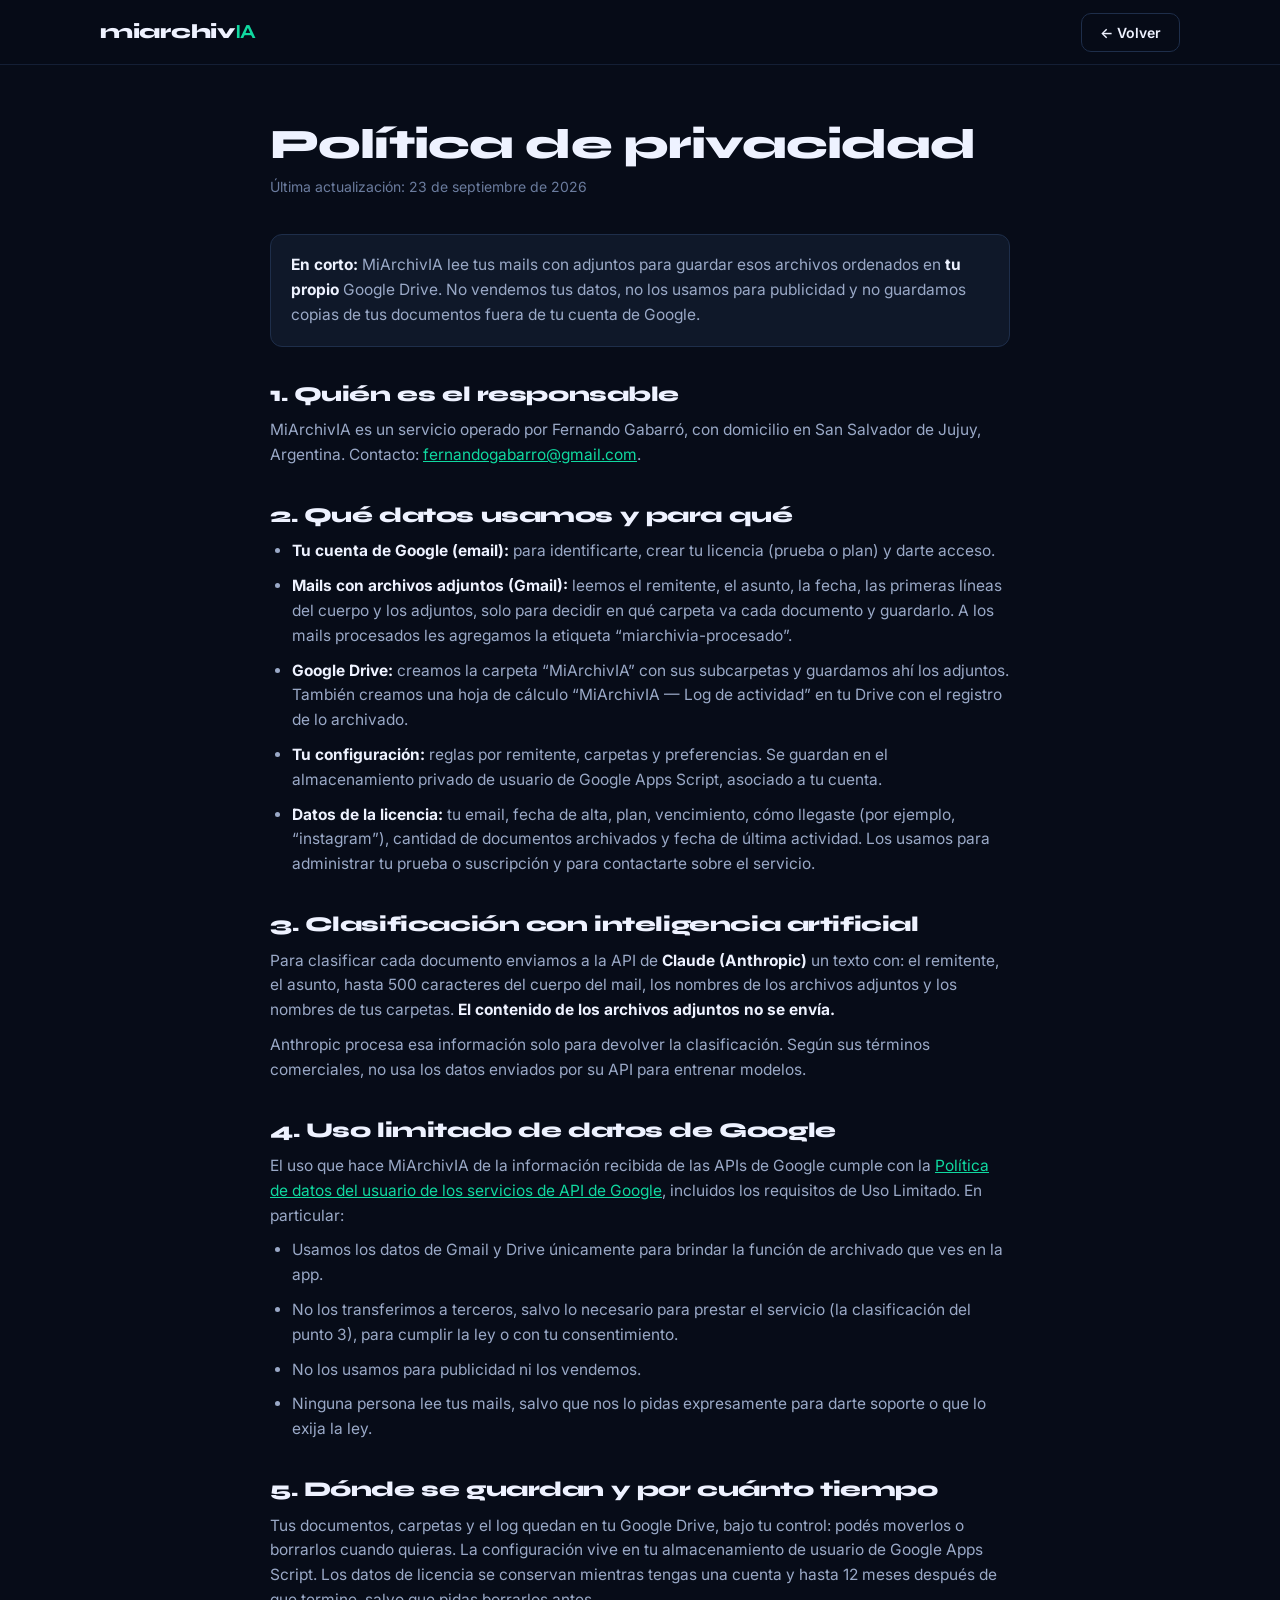
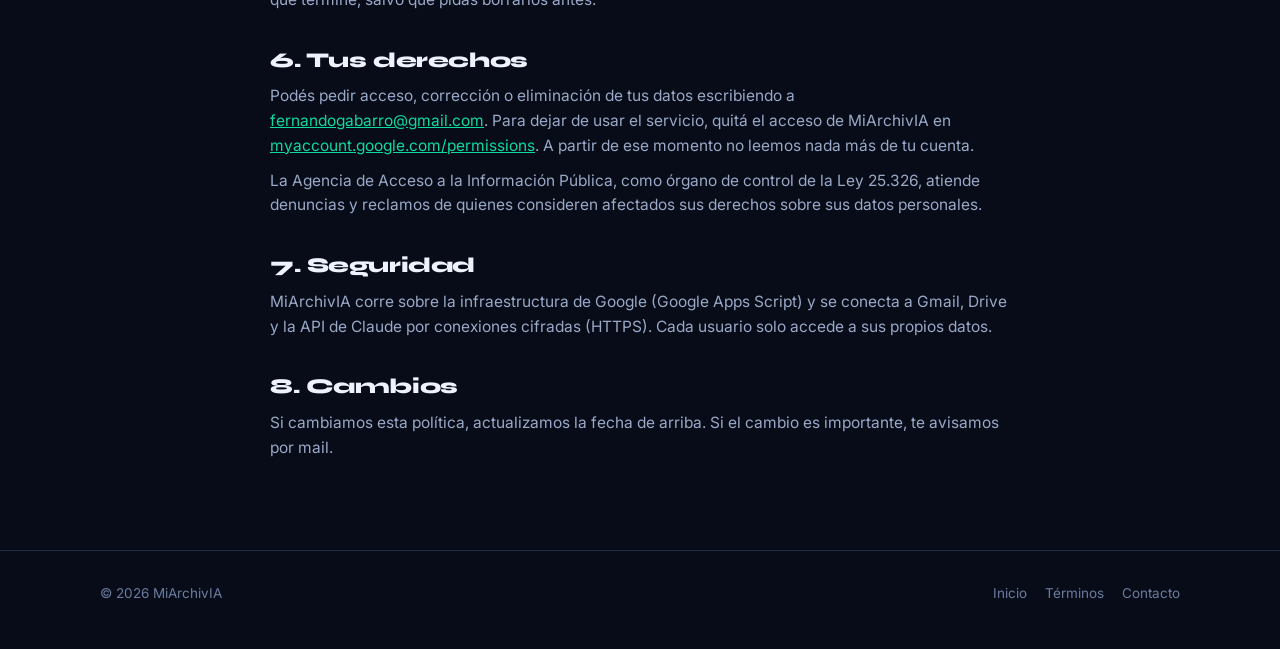
==== privacidad.html @ e5a05169 "Landing v1" ====
<!DOCTYPE html>
<html lang="es">
<head>
<meta charset="UTF-8">
<meta name="viewport" content="width=device-width, initial-scale=1">
<title>Política de privacidad — MiArchivIA</title>
<meta name="theme-color" content="#070C18">
<link rel="preconnect" href="https://fonts.googleapis.com">
<link rel="preconnect" href="https://fonts.gstatic.com" crossorigin>
<link href="https://fonts.googleapis.com/css2?family=Syne:wght@700;800&family=Inter:wght@400;500;600&display=swap" rel="stylesheet">
<link rel="stylesheet" href="styles.css">
</head>
<body>
<header class="hdr"><div class="wrap">
  <a class="logo" href="index.html"><span class="logo-text">miarchiv<b>IA</b></span></a>
  <nav class="hdr-nav"><a class="btn btn-ghost" href="index.html">← Volver</a></nav>
</div></header>

<main class="legal"><div class="wrap">
  <h1>Política de privacidad</h1>
  <div class="upd">Última actualización: 23 de septiembre de 2026</div>

  <div class="box"><p style="margin:0"><strong>En corto:</strong> MiArchivIA lee tus mails con adjuntos para guardar esos archivos ordenados en <strong>tu propio</strong> Google Drive. No vendemos tus datos, no los usamos para publicidad y no guardamos copias de tus documentos fuera de tu cuenta de Google.</p></div>

  <h2>1. Quién es el responsable</h2>
  <p>MiArchivIA es un servicio operado por Fernando Gabarró, con domicilio en San Salvador de Jujuy, Argentina. Contacto: <a href="mailto:fernandogabarro@gmail.com">fernandogabarro@gmail.com</a>.</p>

  <h2>2. Qué datos usamos y para qué</h2>
  <ul>
    <li><strong>Tu cuenta de Google (email):</strong> para identificarte, crear tu licencia (prueba o plan) y darte acceso.</li>
    <li><strong>Mails con archivos adjuntos (Gmail):</strong> leemos el remitente, el asunto, la fecha, las primeras líneas del cuerpo y los adjuntos, solo para decidir en qué carpeta va cada documento y guardarlo. A los mails procesados les agregamos la etiqueta “miarchivia-procesado”.</li>
    <li><strong>Google Drive:</strong> creamos la carpeta “MiArchivIA” con sus subcarpetas y guardamos ahí los adjuntos. También creamos una hoja de cálculo “MiArchivIA — Log de actividad” en tu Drive con el registro de lo archivado.</li>
    <li><strong>Tu configuración:</strong> reglas por remitente, carpetas y preferencias. Se guardan en el almacenamiento privado de usuario de Google Apps Script, asociado a tu cuenta.</li>
    <li><strong>Datos de la licencia:</strong> tu email, fecha de alta, plan, vencimiento, cómo llegaste (por ejemplo, “instagram”), cantidad de documentos archivados y fecha de última actividad. Los usamos para administrar tu prueba o suscripción y para contactarte sobre el servicio.</li>
  </ul>

  <h2>3. Clasificación con inteligencia artificial</h2>
  <p>Para clasificar cada documento enviamos a la API de <strong>Claude (Anthropic)</strong> un texto con: el remitente, el asunto, hasta 500 caracteres del cuerpo del mail, los nombres de los archivos adjuntos y los nombres de tus carpetas. <strong>El contenido de los archivos adjuntos no se envía.</strong></p>
  <p>Anthropic procesa esa información solo para devolver la clasificación. Según sus términos comerciales, no usa los datos enviados por su API para entrenar modelos.</p>

  <h2>4. Uso limitado de datos de Google</h2>
  <p>El uso que hace MiArchivIA de la información recibida de las APIs de Google cumple con la <a href="https://developers.google.com/terms/api-services-user-data-policy" target="_blank" rel="noopener">Política de datos del usuario de los servicios de API de Google</a>, incluidos los requisitos de Uso Limitado. En particular:</p>
  <ul>
    <li>Usamos los datos de Gmail y Drive únicamente para brindar la función de archivado que ves en la app.</li>
    <li>No los transferimos a terceros, salvo lo necesario para prestar el servicio (la clasificación del punto 3), para cumplir la ley o con tu consentimiento.</li>
    <li>No los usamos para publicidad ni los vendemos.</li>
    <li>Ninguna persona lee tus mails, salvo que nos lo pidas expresamente para darte soporte o que lo exija la ley.</li>
  </ul>

  <h2>5. Dónde se guardan y por cuánto tiempo</h2>
  <p>Tus documentos, carpetas y el log quedan en tu Google Drive, bajo tu control: podés moverlos o borrarlos cuando quieras. La configuración vive en tu almacenamiento de usuario de Google Apps Script. Los datos de licencia se conservan mientras tengas una cuenta y hasta 12 meses después de que termine, salvo que pidas borrarlos antes.</p>

  <h2>6. Tus derechos</h2>
  <p>Podés pedir acceso, corrección o eliminación de tus datos escribiendo a <a href="mailto:fernandogabarro@gmail.com">fernandogabarro@gmail.com</a>. Para dejar de usar el servicio, quitá el acceso de MiArchivIA en <a href="https://myaccount.google.com/permissions" target="_blank" rel="noopener">myaccount.google.com/permissions</a>. A partir de ese momento no leemos nada más de tu cuenta.</p>
  <p>La Agencia de Acceso a la Información Pública, como órgano de control de la Ley 25.326, atiende denuncias y reclamos de quienes consideren afectados sus derechos sobre sus datos personales.</p>

  <h2>7. Seguridad</h2>
  <p>MiArchivIA corre sobre la infraestructura de Google (Google Apps Script) y se conecta a Gmail, Drive y la API de Claude por conexiones cifradas (HTTPS). Cada usuario solo accede a sus propios datos.</p>

  <h2>8. Cambios</h2>
  <p>Si cambiamos esta política, actualizamos la fecha de arriba. Si el cambio es importante, te avisamos por mail.</p>
</div></main>

<footer><div class="wrap">
  <div>© 2026 MiArchivIA</div>
  <nav><a href="index.html">Inicio</a><a href="terminos.html">Términos</a><a href="mailto:fernandogabarro@gmail.com">Contacto</a></nav>
</div></footer>
</body>
</html>
---- styles.css ----
/* MiArchivIA — landing */
:root {
  --bg: #070C18;
  --surface: #0F1829;
  --surface-2: #162038;
  --accent: #10D9A0;
  --accent-dim: rgba(16,217,160,.10);
  --text: #EEF2FF;
  --text-2: #9AA9C7;
  --text-3: #6B7C9E;
  --border: #1E2E4A;
  --yellow: #F59E0B;
  --max: 1120px;
}
* { box-sizing: border-box; margin: 0; padding: 0; }
html { scroll-behavior: smooth; }
body {
  background: var(--bg); color: var(--text);
  font-family: 'Inter', system-ui, sans-serif; font-size: 16px; line-height: 1.6;
  -webkit-font-smoothing: antialiased; overflow-x: hidden;
}
a { color: inherit; }
img { max-width: 100%; display: block; }
.wrap { max-width: var(--max); margin: 0 auto; padding: 0 20px; }
h1, h2, h3 { font-family: 'Syne', sans-serif; font-weight: 800; letter-spacing: -.02em; line-height: 1.12; }
em { font-style: normal; color: var(--accent); }

/* Header */
.hdr { position: sticky; top: 0; z-index: 20; background: rgba(7,12,24,.82); backdrop-filter: blur(12px);
       border-bottom: 1px solid rgba(30,46,74,.6); }
.hdr .wrap { display: flex; align-items: center; justify-content: space-between; height: 64px; gap: 12px; }
.logo { display: flex; align-items: center; gap: 10px; text-decoration: none; }
.logo-text { font-family: 'Syne', sans-serif; font-weight: 800; font-size: 20px; letter-spacing: -.3px; }
.logo-text b { color: var(--accent); }
.hdr-nav { display: flex; align-items: center; gap: 8px; }
.btn {
  display: inline-flex; align-items: center; justify-content: center; gap: 8px;
  padding: 10px 18px; border-radius: 10px; font: 600 14px 'Inter', sans-serif;
  text-decoration: none; cursor: pointer; border: 1px solid transparent; white-space: nowrap;
  transition: transform .12s, background .2s, border-color .2s;
}
.btn:active { transform: scale(.98); }
.btn-accent { background: var(--accent); color: #062018; }
.btn-accent:hover { background: #2BE6B1; }
.btn-ghost { border-color: var(--border); color: var(--text); background: transparent; }
.btn-ghost:hover { border-color: var(--accent); color: var(--accent); }
.btn-lg { padding: 15px 26px; font-size: 16px; border-radius: 12px; }

/* Hero */
.hero { position: relative; padding: 72px 0 80px; overflow: hidden; }
.hero::before {
  content: ''; position: absolute; inset: -20% -10% auto auto; width: 720px; height: 720px;
  background: radial-gradient(circle, rgba(16,217,160,.13), transparent 62%); pointer-events: none;
}
.hero .wrap { display: grid; grid-template-columns: 1.05fr 1fr; gap: 56px; align-items: center; position: relative; }
.eyebrow { display: inline-flex; align-items: center; gap: 8px; font-size: 13px; font-weight: 600; color: var(--accent);
           background: var(--accent-dim); border: 1px solid rgba(16,217,160,.25); padding: 6px 12px; border-radius: 30px; margin-bottom: 22px; }
.hero h1 { font-size: clamp(38px, 5.6vw, 64px); margin-bottom: 20px; }
.hero p.lead { font-size: 18px; color: var(--text-2); max-width: 520px; margin-bottom: 30px; }
.hero-ctas { display: flex; gap: 12px; flex-wrap: wrap; margin-bottom: 18px; }
.hero-fine { font-size: 13px; color: var(--text-3); }

.hero-visual { position: relative; }
.photo {
  border-radius: 20px; overflow: hidden; aspect-ratio: 4/3.2; border: 1px solid var(--border);
  background:
    radial-gradient(circle at 30% 20%, rgba(16,217,160,.18), transparent 55%),
    linear-gradient(160deg, #13203A, #0A1222);
}
.photo img { width: 100%; height: 100%; object-fit: cover; filter: saturate(.9) brightness(.8); }
.flow-card {
  position: absolute; background: rgba(15,24,41,.94); border: 1px solid var(--border); border-radius: 14px;
  padding: 14px 16px; box-shadow: 0 18px 40px rgba(0,0,0,.45); backdrop-filter: blur(6px);
}
.fc-mail { top: 8%; left: -6%; width: 64%; }
.fc-tree { bottom: -6%; right: -4%; width: 62%; }
.fc-label { font-size: 10.5px; font-weight: 600; letter-spacing: .08em; text-transform: uppercase; color: var(--text-3); margin-bottom: 8px; }
.fc-row { display: flex; align-items: center; gap: 10px; font-size: 13px; }
.fc-row + .fc-row { margin-top: 8px; }
.fc-ico { width: 30px; height: 30px; border-radius: 8px; display: grid; place-items: center; flex-shrink: 0; font-size: 14px; }
.fc-pdf { background: rgba(239,68,68,.14); color: #F87171; font-weight: 700; font-size: 10px; }
.fc-sub { font-size: 11.5px; color: var(--text-3); }
.tree { font-size: 13px; line-height: 1.9; font-family: ui-monospace, 'SF Mono', monospace; color: var(--text-2); }
.tree b { color: var(--text); font-weight: 600; }
.tree .new { color: var(--accent); }
.ai-pill { position: absolute; top: 47%; left: 44%; background: var(--accent); color: #062018; font: 800 12px 'Syne', sans-serif;
           padding: 7px 12px; border-radius: 30px; box-shadow: 0 0 0 6px rgba(16,217,160,.15); }

/* Secciones */
section { padding: 88px 0; }
.sec-alt { background: linear-gradient(180deg, rgba(15,24,41,.55), rgba(15,24,41,0)); border-top: 1px solid rgba(30,46,74,.5); }
.sec-head { max-width: 640px; margin-bottom: 44px; }
.sec-kicker { font-size: 13px; font-weight: 600; color: var(--accent); letter-spacing: .08em; text-transform: uppercase; margin-bottom: 12px; }
.sec-head h2 { font-size: clamp(28px, 3.6vw, 40px); margin-bottom: 14px; }
.sec-head p { color: var(--text-2); font-size: 17px; }

.grid-3 { display: grid; grid-template-columns: repeat(3, 1fr); gap: 18px; }
.card { background: var(--surface); border: 1px solid var(--border); border-radius: 16px; padding: 26px; }
.card h3 { font-size: 19px; margin: 14px 0 8px; }
.card p { color: var(--text-2); font-size: 15px; }
.card-ico { width: 44px; height: 44px; border-radius: 12px; background: var(--accent-dim); display: grid; place-items: center; }

.steps { counter-reset: s; }
.step { position: relative; padding-top: 58px; }
.step::before {
  counter-increment: s; content: counter(s); position: absolute; top: 22px; left: 26px;
  font: 800 13px 'Syne', sans-serif; color: #062018; background: var(--accent);
  width: 28px; height: 28px; border-radius: 50%; display: grid; place-items: center;
}

/* Prueba */
.trial { display: grid; grid-template-columns: 1.1fr .9fr; gap: 28px; align-items: center;
         background: var(--surface); border: 1px solid var(--border); border-radius: 22px; padding: 44px; position: relative; overflow: hidden; }
.trial::after { content: ''; position: absolute; right: -120px; bottom: -160px; width: 420px; height: 420px;
                background: radial-gradient(circle, rgba(16,217,160,.14), transparent 65%); }
.trial h2 { font-size: clamp(26px, 3.2vw, 36px); margin-bottom: 12px; }
.trial p { color: var(--text-2); }
.checks { list-style: none; position: relative; z-index: 1; }
.checks li { padding: 11px 0 11px 32px; position: relative; border-bottom: 1px solid var(--border); font-size: 15px; }
.checks li:last-child { border-bottom: none; }
.checks li::before { content: '✓'; position: absolute; left: 4px; color: var(--accent); font-weight: 800; }

/* Guía Google */
.guide { display: grid; grid-template-columns: repeat(3, 1fr); gap: 18px; }
.gshot { background: #FFFFFF; color: #202124; border-radius: 12px; padding: 18px; min-height: 168px;
         font-family: Roboto, Arial, sans-serif; font-size: 13px; box-shadow: 0 10px 30px rgba(0,0,0,.35); position: relative; }
.gshot .gtitle { font-size: 16px; font-weight: 500; margin: 6px 0 8px; display: flex; gap: 8px; align-items: center; }
.gshot .gwarn { width: 22px; height: 22px; border-radius: 50%; background: #FCE8E6; color: #C5221F; display: grid; place-items: center; font-weight: 700; font-size: 13px; flex-shrink: 0; }
.gshot p { color: #5F6368; font-size: 12.5px; line-height: 1.5; }
.gshot .glink { color: #1A73E8; font-weight: 500; }
.gshot .gbtn { display: inline-block; background: #1A73E8; color: #fff; border-radius: 4px; padding: 6px 14px; font-size: 12.5px; font-weight: 500; }
.gshot .gbtn-o { display: inline-block; border: 1px solid #DADCE0; color: #1A73E8; border-radius: 4px; padding: 6px 14px; font-size: 12.5px; font-weight: 500; }
.gshot .hl { outline: 3px solid var(--accent); outline-offset: 3px; border-radius: 4px; }
.gshot .grow { display: flex; justify-content: space-between; align-items: center; margin-top: 14px; gap: 8px; }
.gcap { margin-top: 14px; }
.gcap b { font-family: 'Syne', sans-serif; font-size: 16px; display: block; margin-bottom: 4px; }
.gcap span { color: var(--text-2); font-size: 14.5px; }
.why { margin-top: 28px; padding: 18px 20px; border-radius: 12px; border: 1px dashed var(--border); color: var(--text-2); font-size: 14.5px; }
.why b { color: var(--text); }

/* FAQ */
.faq { max-width: 760px; }
details { border-bottom: 1px solid var(--border); padding: 18px 0; }
summary { cursor: pointer; font-weight: 600; font-size: 16px; list-style: none; display: flex; justify-content: space-between; gap: 16px; }
summary::-webkit-details-marker { display: none; }
summary::after { content: '+'; color: var(--accent); font-size: 20px; line-height: 1; }
details[open] summary::after { content: '–'; }
details p { color: var(--text-2); margin-top: 10px; font-size: 15px; }

/* CTA final + footer */
.final { text-align: center; }
.final h2 { font-size: clamp(30px, 4vw, 46px); margin-bottom: 14px; }
.final p { color: var(--text-2); margin-bottom: 28px; }
footer { border-top: 1px solid var(--border); padding: 32px 0 44px; color: var(--text-3); font-size: 13.5px; }
footer .wrap { display: flex; justify-content: space-between; gap: 20px; flex-wrap: wrap; align-items: center; }
footer nav { display: flex; gap: 18px; flex-wrap: wrap; }
footer a { text-decoration: none; }
footer a:hover { color: var(--accent); }

/* Legales */
.legal { padding: 56px 0 80px; }
.legal .wrap { max-width: 780px; }
.legal h1 { font-size: clamp(30px, 4vw, 42px); margin-bottom: 8px; }
.legal .upd { color: var(--text-3); font-size: 14px; margin-bottom: 36px; }
.legal h2 { font-size: 21px; margin: 36px 0 12px; }
.legal p, .legal li { color: var(--text-2); font-size: 15.5px; margin-bottom: 10px; }
.legal ul { padding-left: 22px; margin-bottom: 12px; }
.legal strong { color: var(--text); }
.legal a { color: var(--accent); }
.legal .box { background: var(--surface); border: 1px solid var(--border); border-radius: 12px; padding: 18px 20px; margin: 18px 0; }

/* Responsive */
@media (max-width: 900px) {
  .hero { padding: 44px 0 72px; }
  .hero .wrap { grid-template-columns: 1fr; gap: 56px; }
  .fc-mail { left: 4%; width: 78%; }
  .fc-tree { right: 3%; width: 74%; }
  .grid-3, .guide { grid-template-columns: 1fr; }
  .trial { grid-template-columns: 1fr; padding: 28px 22px; }
  section { padding: 64px 0; }
}
@media (max-width: 520px) {
  .wrap { padding: 0 16px; }
  .hdr-nav .btn { padding: 8px 12px; font-size: 13px; }
  .hdr-nav .hide-sm { display: none; }
  .hero-ctas .btn { width: 100%; }
  .photo { aspect-ratio: 1 / 1.08; }
  .fc-mail { top: 5%; }
  .fc-tree { bottom: -4%; }
  .ai-pill { top: 45%; left: 12%; }
}
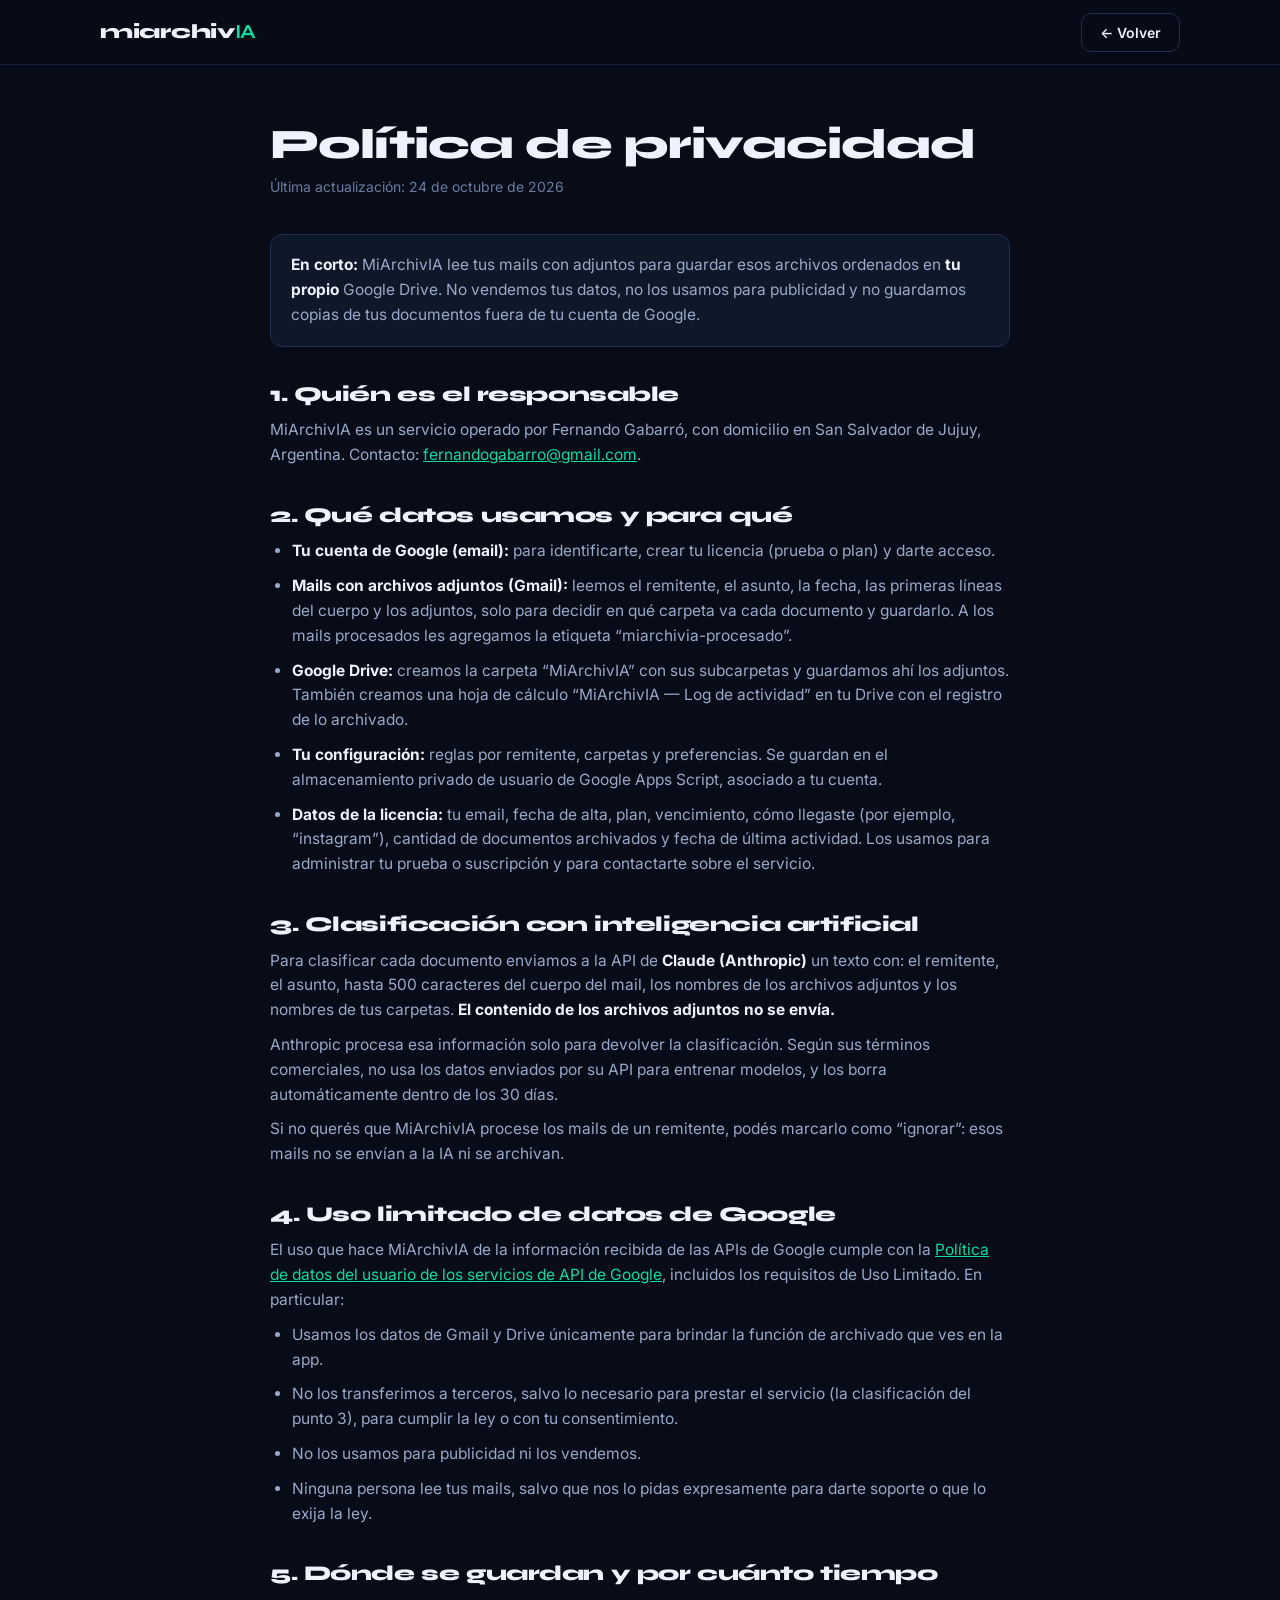
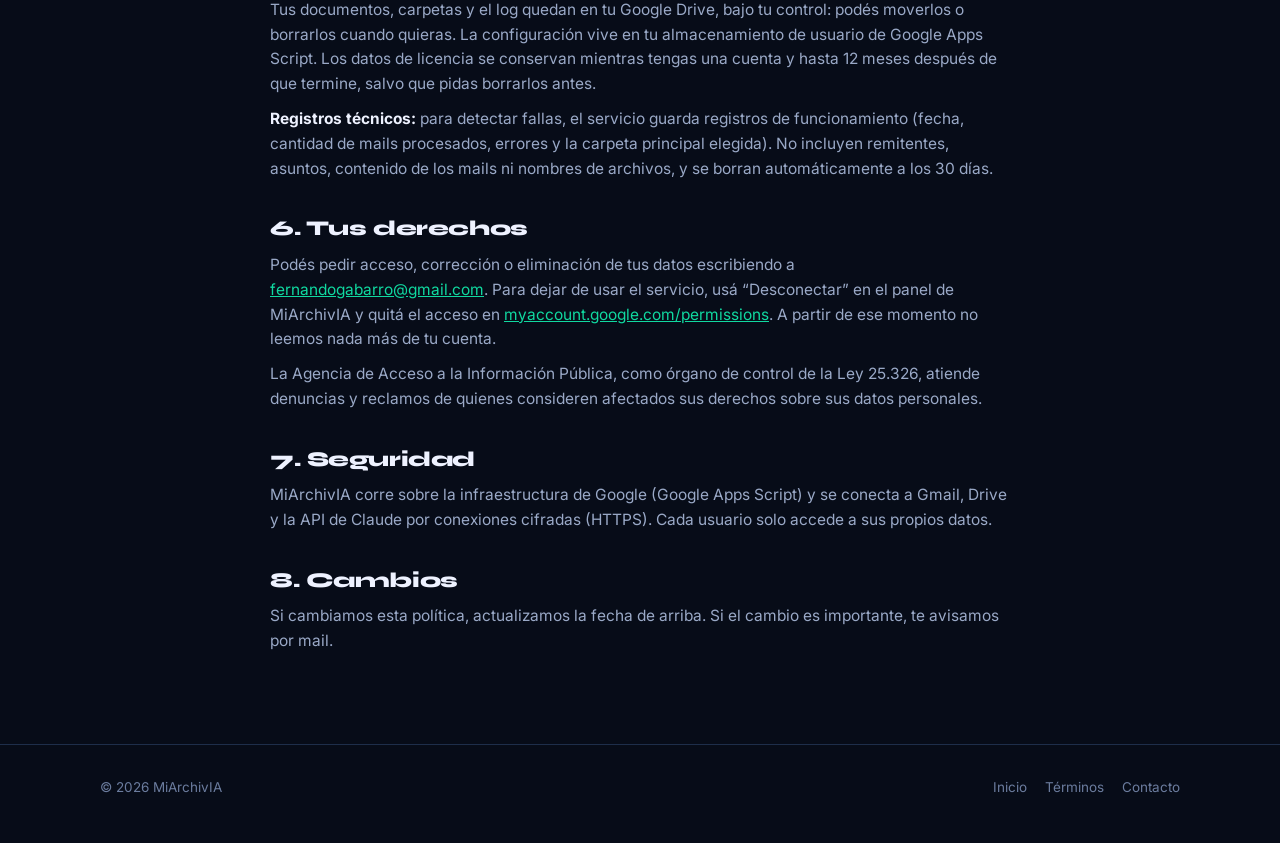
==== commit f152abf1: "Update privacidad.htmlPrivacidad v6.9: Anthropic 30 días, ignorar remitentes, registros técnicos" ====
--- a/privacidad.html
+++ b/privacidad.html
@@ -18,7 +18,7 @@
 
 <main class="legal"><div class="wrap">
   <h1>Política de privacidad</h1>
-  <div class="upd">Última actualización: 23 de septiembre de 2026</div>
+  <div class="upd">Última actualización: 24 de octubre de 2026</div>
 
   <div class="box"><p style="margin:0"><strong>En corto:</strong> MiArchivIA lee tus mails con adjuntos para guardar esos archivos ordenados en <strong>tu propio</strong> Google Drive. No vendemos tus datos, no los usamos para publicidad y no guardamos copias de tus documentos fuera de tu cuenta de Google.</p></div>
 
@@ -36,7 +36,8 @@
 
   <h2>3. Clasificación con inteligencia artificial</h2>
   <p>Para clasificar cada documento enviamos a la API de <strong>Claude (Anthropic)</strong> un texto con: el remitente, el asunto, hasta 500 caracteres del cuerpo del mail, los nombres de los archivos adjuntos y los nombres de tus carpetas. <strong>El contenido de los archivos adjuntos no se envía.</strong></p>
-  <p>Anthropic procesa esa información solo para devolver la clasificación. Según sus términos comerciales, no usa los datos enviados por su API para entrenar modelos.</p>
+  <p>Anthropic procesa esa información solo para devolver la clasificación. Según sus términos comerciales, no usa los datos enviados por su API para entrenar modelos, y los borra automáticamente dentro de los 30 días.</p>
+  <p>Si no querés que MiArchivIA procese los mails de un remitente, podés marcarlo como “ignorar”: esos mails no se envían a la IA ni se archivan.</p>
 
   <h2>4. Uso limitado de datos de Google</h2>
   <p>El uso que hace MiArchivIA de la información recibida de las APIs de Google cumple con la <a href="https://developers.google.com/terms/api-services-user-data-policy" target="_blank" rel="noopener">Política de datos del usuario de los servicios de API de Google</a>, incluidos los requisitos de Uso Limitado. En particular:</p>
@@ -49,9 +50,10 @@
 
   <h2>5. Dónde se guardan y por cuánto tiempo</h2>
   <p>Tus documentos, carpetas y el log quedan en tu Google Drive, bajo tu control: podés moverlos o borrarlos cuando quieras. La configuración vive en tu almacenamiento de usuario de Google Apps Script. Los datos de licencia se conservan mientras tengas una cuenta y hasta 12 meses después de que termine, salvo que pidas borrarlos antes.</p>
+  <p><strong>Registros técnicos:</strong> para detectar fallas, el servicio guarda registros de funcionamiento (fecha, cantidad de mails procesados, errores y la carpeta principal elegida). No incluyen remitentes, asuntos, contenido de los mails ni nombres de archivos, y se borran automáticamente a los 30 días.</p>
 
   <h2>6. Tus derechos</h2>
-  <p>Podés pedir acceso, corrección o eliminación de tus datos escribiendo a <a href="mailto:fernandogabarro@gmail.com">fernandogabarro@gmail.com</a>. Para dejar de usar el servicio, quitá el acceso de MiArchivIA en <a href="https://myaccount.google.com/permissions" target="_blank" rel="noopener">myaccount.google.com/permissions</a>. A partir de ese momento no leemos nada más de tu cuenta.</p>
+  <p>Podés pedir acceso, corrección o eliminación de tus datos escribiendo a <a href="mailto:fernandogabarro@gmail.com">fernandogabarro@gmail.com</a>. Para dejar de usar el servicio, usá “Desconectar” en el panel de MiArchivIA y quitá el acceso en <a href="https://myaccount.google.com/permissions" target="_blank" rel="noopener">myaccount.google.com/permissions</a>. A partir de ese momento no leemos nada más de tu cuenta.</p>
   <p>La Agencia de Acceso a la Información Pública, como órgano de control de la Ley 25.326, atiende denuncias y reclamos de quienes consideren afectados sus derechos sobre sus datos personales.</p>
 
   <h2>7. Seguridad</h2>
